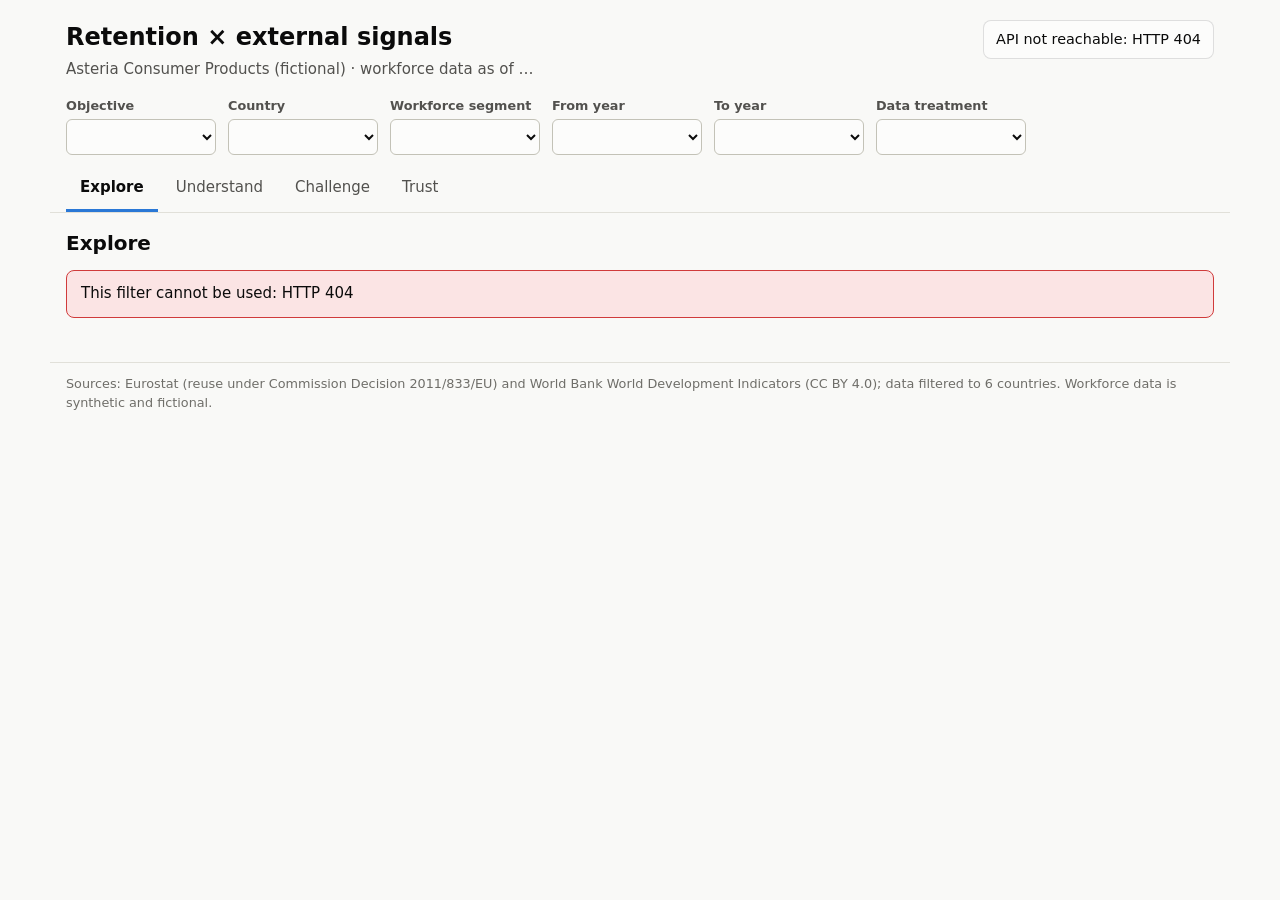
==== dashboard/index.html @ b3369c74 "Add dashboard step: HTML/JS/Chart.js with Explore, Understand, Challenge, Trust - One filter row (ob" ====
<!doctype html>
<html lang="en">
<head>
  <meta charset="utf-8">
  <meta name="viewport" content="width=device-width, initial-scale=1">
  <title>Retention Signals</title>
  <meta name="description" content="Workforce retention objectives next to external labour-market signals (synthetic assessment data).">
  <link rel="stylesheet" href="style.css">
  <!-- Chart.js 4.4.7 (MIT licence), stored in the repo so the dashboard works offline. -->
  <script src="vendor/chart.umd.min.js" defer></script>
  <script src="app.js" defer></script>
</head>
<body>
  <a class="skip-link" href="#main">Skip to content</a>

  <header class="page-header">
    <div>
      <h1>Retention × external signals</h1>
      <p class="subtitle">Asteria Consumer Products (fictional) · workforce data as of <span id="as-of">…</span></p>
    </div>
    <div id="health" class="health" role="status" aria-live="polite">Checking data…</div>
  </header>

  <!-- One filter row that scopes every view below it. -->
  <section class="filters" aria-label="Filters">
    <div class="field">
      <label for="f-objective">Objective</label>
      <select id="f-objective"></select>
    </div>
    <div class="field">
      <label for="f-country">Country</label>
      <select id="f-country"></select>
    </div>
    <div class="field">
      <label for="f-segment">Workforce segment</label>
      <select id="f-segment"></select>
    </div>
    <div class="field">
      <label for="f-from">From year</label>
      <select id="f-from"></select>
    </div>
    <div class="field">
      <label for="f-to">To year</label>
      <select id="f-to"></select>
    </div>
    <div class="field">
      <label for="f-variant">Data treatment</label>
      <select id="f-variant"></select>
    </div>
  </section>

  <nav class="tabs" role="tablist" aria-label="Dashboard views">
    <button role="tab" id="tab-explore" aria-controls="panel-explore" aria-selected="true">Explore</button>
    <button role="tab" id="tab-understand" aria-controls="panel-understand" aria-selected="false" tabindex="-1">Understand</button>
    <button role="tab" id="tab-challenge" aria-controls="panel-challenge" aria-selected="false" tabindex="-1">Challenge</button>
    <button role="tab" id="tab-trust" aria-controls="panel-trust" aria-selected="false" tabindex="-1">Trust</button>
  </nav>

  <main id="main">
    <!-- EXPLORE: the selected objective for the selected slice -->
    <section id="panel-explore" role="tabpanel" aria-labelledby="tab-explore" class="panel">
      <h2 id="explore-title">Explore</h2>
      <p id="explore-label" class="muted"></p>
      <div id="explore-message" class="message" hidden></div>
      <div id="explore-content">
        <div id="explore-tiles" class="tiles"></div>
        <h3>Status by year</h3>
        <div id="explore-years" class="table-wrap"></div>
        <figure class="chart-card">
          <figcaption id="trend-caption">Trend</figcaption>
          <div class="chart-box"><canvas id="trend-chart" role="img" aria-label="Trend chart"></canvas></div>
          <details><summary>Show the numbers as a table</summary><div id="trend-table" class="table-wrap"></div></details>
        </figure>
        <figure class="chart-card" id="exit-card">
          <figcaption>Why hires were not retained (exit type, mature hires in the selected years)</figcaption>
          <div class="chart-box short"><canvas id="exit-chart" role="img" aria-label="Exit type bar chart"></canvas></div>
          <details><summary>Show the numbers as a table</summary><div id="exit-table" class="table-wrap"></div></details>
        </figure>
        <ul id="explore-notes" class="notes"></ul>
      </div>
    </section>

    <!-- UNDERSTAND: objective status next to external signals -->
    <section id="panel-understand" role="tabpanel" aria-labelledby="tab-understand" class="panel" hidden>
      <h2>Understand: objective status and external signals</h2>
      <div id="understand-message" class="message" hidden></div>
      <h3>All three objectives for <span id="understand-country"></span></h3>
      <div id="understand-tiles" class="tiles"></div>
      <div class="section-controls">
        <div class="field">
          <label for="u-indicator">External signal</label>
          <select id="u-indicator"></select>
        </div>
      </div>
      <figure class="chart-card">
        <figcaption id="u-rate-caption">Objective trend</figcaption>
        <div class="chart-box"><canvas id="u-rate-chart" role="img" aria-label="Objective trend chart"></canvas></div>
        <details><summary>Show the numbers as a table</summary><div id="u-rate-table" class="table-wrap"></div></details>
      </figure>
      <figure class="chart-card">
        <figcaption id="u-indicator-caption">External signal</figcaption>
        <div class="chart-box"><canvas id="u-indicator-chart" role="img" aria-label="External signal chart"></canvas></div>
        <details><summary>Show the numbers as a table</summary><div id="u-indicator-table" class="table-wrap"></div></details>
      </figure>
      <ul class="notes">
        <li>Two separate charts on the same years, never one chart with two y-axes.</li>
        <li>Each signal is drawn at its own frequency. Annual GDP is one value per year (drawn as steps), never shown as new monthly or quarterly values.</li>
        <li>This view shows values by their own period. The association tests (Challenge) use only values already published on each cohort's as-of date.</li>
      </ul>
    </section>

    <!-- CHALLENGE: relationships with n, uncertainty and caveats -->
    <section id="panel-challenge" role="tabpanel" aria-labelledby="tab-challenge" class="panel" hidden>
      <h2>Challenge: do external signals move with retention?</h2>
      <p id="challenge-label" class="analysis-label"></p>
      <div id="challenge-message" class="message" hidden></div>
      <h3>All tests for this objective</h3>
      <div id="challenge-results" class="table-wrap"></div>
      <div class="section-controls">
        <div class="field">
          <label for="c-indicator">Signal</label>
          <select id="c-indicator"></select>
        </div>
        <div class="field">
          <label for="c-view">View</label>
          <select id="c-view">
            <option value="within_country">Within-country (formal test)</option>
            <option value="pooled">Pooled (descriptive)</option>
            <option value="time_adjusted">Time-adjusted (descriptive)</option>
          </select>
        </div>
        <div class="field" id="c-set-field" hidden>
          <label for="c-set">Rows</label>
          <select id="c-set">
            <option value="formal">Country × year (tested)</option>
            <option value="descriptive">Country × quarter (descriptive only, shows the noise)</option>
          </select>
        </div>
      </div>
      <figure class="chart-card">
        <figcaption id="scatter-caption">Relationship</figcaption>
        <div class="chart-box tall"><canvas id="scatter-chart" role="img" aria-label="Scatter chart"></canvas></div>
        <details><summary>Show the points as a table</summary><div id="scatter-table" class="table-wrap"></div></details>
      </figure>
      <div id="challenge-result" class="result-box" aria-live="polite"></div>
      <ul class="notes">
        <li>Correlation does not imply causation: these results are associative, not causal.</li>
        <li>A result without a clear association does not show that no relationship exists; small samples and repeated observations limit inference.</li>
        <li>Holm correction is applied over the 4 formal within-country tests of each objective.</li>
      </ul>
    </section>

    <!-- TRUST: freshness, coverage, exclusions, attribution, methodology -->
    <section id="panel-trust" role="tabpanel" aria-labelledby="tab-trust" class="panel" hidden>
      <h2>Trust: where the numbers come from</h2>
      <div id="trust-message" class="message" hidden></div>
      <h3>Sources and freshness</h3>
      <div id="trust-sources" class="table-wrap"></div>
      <h3>Data quality and exclusions</h3>
      <p id="trust-reconciliation"></p>
      <div id="trust-status" class="tiles"></div>
      <div id="trust-flags" class="table-wrap"></div>
      <p id="trust-principle" class="principle"></p>
      <h3>Sensitivity: does the data treatment change the verdict?</h3>
      <p id="trust-sensitivity-summary"></p>
      <div id="trust-sensitivity" class="table-wrap"></div>
      <details>
        <summary>Indicator coverage per country</summary>
        <div id="trust-coverage" class="table-wrap"></div>
      </details>
      <h3>Methodology</h3>
      <div class="methodology">
        <p><strong>New-hire and senior retention:</strong> share of hires still employed 6 (or 12) calendar months after hire; any exit on or before that date counts as not retained. Hires whose window ends after 2025-12-31 are not yet measurable and are counted separately. Senior = Senior Leader.</p>
        <p><strong>Regretted turnover:</strong> confirmed regretted exits in the trailing 12 months divided by the average of 13 month-end headcounts.</p>
        <p><strong>Uncertainty:</strong> 95% Wilson intervals. A status is <em>met</em> or <em>not met</em> only when the whole interval is on one side of the target, otherwise <em>inconclusive</em>. Verdicts are given per year and for 2021–2025; quarters and months are trends.</p>
        <p><strong>Unverified exits</strong> are quarantined from the primary analysis because their termination classification is incomplete; a sensitivity analysis assesses the impact of treating them as valid exits.</p>
        <p><strong>External signals:</strong> joined as of the start of each cohort period using conservative fixed publication lags (monthly +2, quarterly +3, annual +7 months). These are approximations based on observed availability, not exact release dates, and today's APIs return revised values.</p>
        <p><strong>Association:</strong> Spearman rank correlation within each country (formal, Holm-corrected, 4 tests per objective); pooled and time-adjusted views are descriptive. Bootstrap intervals are exploratory because rows are not independent.</p>
        <p>API documentation: <a href="/docs">/docs</a>.</p>
      </div>
    </section>
  </main>

  <footer class="page-footer">
    <p>Sources: Eurostat (reuse under Commission Decision 2011/833/EU) and World Bank World Development Indicators (CC BY 4.0); data filtered to 6 countries. Workforce data is synthetic and fictional.</p>
  </footer>
</body>
</html>
---- dashboard/style.css ----
/* Dashboard styles. Colours are defined once as tokens and swapped for dark mode.
   Palette: validated categorical order (dataviz reference palette), status colours reserved for status. */

:root {
  color-scheme: light;
  --page: #f9f9f7;
  --surface: #fcfcfb;
  --text: #0b0b0b;
  --text-2: #52514e;
  --muted: #6f6e69;
  --grid: #e1e0d9;
  --axis: #c3c2b7;
  --border: rgba(11, 11, 11, 0.12);
  --accent: #2a78d6;
  --focus: #2a78d6;
  --band: rgba(42, 120, 214, 0.16);
  /* countries: fixed colour per country, never re-assigned by a filter */
  --c-GR: #2a78d6;
  --c-RO: #eb6834;
  --c-PL: #1baf7a;
  --c-IT: #eda100;
  --c-IE: #e87ba4;
  --c-BG: #008300;
  /* status (reserved; always with an icon and a word) */
  --good: #0ca30c;
  --warning: #fab219;
  --critical: #d03b3b;
  --good-bg: #e3f5e3;
  --warning-bg: #fdf1d3;
  --critical-bg: #fbe4e4;
  --neutral-bg: #efeee9;
}

@media (prefers-color-scheme: dark) {
  :root:not([data-theme="light"]) {
    color-scheme: dark;
    --page: #0d0d0d;
    --surface: #1a1a19;
    --text: #ffffff;
    --text-2: #c3c2b7;
    --muted: #a3a29a;
    --grid: #2c2c2a;
    --axis: #383835;
    --border: rgba(255, 255, 255, 0.12);
    --accent: #3987e5;
    --focus: #6da7ec;
    --band: rgba(57, 135, 229, 0.22);
    --c-GR: #3987e5;
    --c-RO: #d95926;
    --c-PL: #199e70;
    --c-IT: #c98500;
    --c-IE: #d55181;
    --c-BG: #008300;
    --good-bg: #16301a;
    --warning-bg: #3a2f10;
    --critical-bg: #3b1a1a;
    --neutral-bg: #262624;
  }
}

* { box-sizing: border-box; }

/* The hidden attribute must always win over display rules such as .field { display: flex }. */
[hidden] { display: none !important; }

body {
  margin: 0;
  background: var(--page);
  color: var(--text);
  font-family: system-ui, -apple-system, "Segoe UI", sans-serif;
  font-size: 15px;
  line-height: 1.45;
}

.skip-link { position: absolute; left: -9999px; }
.skip-link:focus { left: 16px; top: 8px; background: var(--surface); padding: 6px 10px; z-index: 10; }

:focus-visible { outline: 2px solid var(--focus); outline-offset: 2px; }

a { color: var(--accent); }

.page-header, .filters, .tabs, main, .page-footer {
  max-width: 1180px;
  margin: 0 auto;
  padding-left: 16px;
  padding-right: 16px;
}

.page-header {
  display: flex;
  flex-wrap: wrap;
  justify-content: space-between;
  align-items: flex-start;
  gap: 12px;
  padding-top: 20px;
}
h1 { font-size: 1.5rem; margin: 0; }
h2 { font-size: 1.25rem; margin: 8px 0 4px; }
h3 { font-size: 1rem; margin: 24px 0 8px; color: var(--text-2); }
.subtitle, .muted { color: var(--text-2); margin: 4px 0 0; }

.health {
  border: 1px solid var(--border);
  border-radius: 8px;
  padding: 8px 12px;
  background: var(--surface);
  font-size: 0.9rem;
  max-width: 480px;
}

.filters {
  display: flex;
  flex-wrap: wrap;
  gap: 12px;
  padding-top: 16px;
  padding-bottom: 12px;
}
.field { display: flex; flex-direction: column; gap: 4px; min-width: 150px; }
.field label { font-size: 0.8rem; color: var(--text-2); font-weight: 600; }
select {
  font: inherit;
  padding: 6px 8px;
  border: 1px solid var(--axis);
  border-radius: 6px;
  background: var(--surface);
  color: var(--text);
  min-height: 36px;
}
select:disabled { opacity: 0.55; }

.tabs { display: flex; gap: 4px; border-bottom: 1px solid var(--grid); flex-wrap: wrap; }
.tabs button {
  font: inherit;
  background: none;
  border: none;
  border-bottom: 3px solid transparent;
  padding: 10px 14px;
  color: var(--text-2);
  cursor: pointer;
  min-height: 44px;
}
.tabs button[aria-selected="true"] { color: var(--text); border-bottom-color: var(--accent); font-weight: 600; }

main { padding-top: 8px; padding-bottom: 32px; }
.panel.loading { opacity: 0.55; transition: opacity 0.15s; }

.tiles { display: grid; grid-template-columns: repeat(auto-fit, minmax(220px, 1fr)); gap: 12px; margin-top: 12px; }
.tile {
  background: var(--surface);
  border: 1px solid var(--border);
  border-radius: 10px;
  padding: 14px 16px;
}
.tile .tile-label { color: var(--text-2); font-size: 0.85rem; }
.tile .tile-value { font-size: 1.9rem; font-weight: 650; margin: 2px 0; }
.tile .tile-detail { color: var(--text-2); font-size: 0.85rem; }

.status {
  display: inline-flex;
  align-items: center;
  gap: 6px;
  border-radius: 999px;
  padding: 2px 10px;
  font-size: 0.85rem;
  font-weight: 600;
  background: var(--neutral-bg);
  color: var(--text);
}
.status::before { font-weight: 700; }
.status.met { background: var(--good-bg); }
.status.met::before { content: "✓"; color: var(--good); }
.status.not_met { background: var(--critical-bg); }
.status.not_met::before { content: "✗"; color: var(--critical); }
.status.inconclusive { background: var(--warning-bg); }
.status.inconclusive::before { content: "≈"; color: var(--text-2); }
.status.none::before { content: "–"; color: var(--muted); }
.badge-small { font-size: 0.75rem; color: var(--text-2); border: 1px solid var(--axis); border-radius: 4px; padding: 0 4px; margin-left: 4px; }

.chart-card {
  margin: 16px 0 0;
  background: var(--surface);
  border: 1px solid var(--border);
  border-radius: 10px;
  padding: 12px 16px;
}
.chart-card figcaption { font-weight: 600; margin-bottom: 8px; }
.chart-box { position: relative; height: 300px; }
.chart-box.short { height: 180px; }
.chart-box.tall { height: 380px; }
details { margin-top: 8px; }
summary { cursor: pointer; color: var(--accent); min-height: 24px; }

.table-wrap { overflow-x: auto; }
table { border-collapse: collapse; width: 100%; font-size: 0.88rem; background: var(--surface); }
th, td { text-align: left; padding: 6px 8px; border-bottom: 1px solid var(--grid); vertical-align: top; }
th { color: var(--text-2); font-weight: 600; }
td.num, th.num { text-align: right; font-variant-numeric: tabular-nums; white-space: nowrap; }
tr.formal td { font-weight: 600; }

.section-controls { display: flex; flex-wrap: wrap; gap: 12px; margin-top: 16px; }
.message {
  border-radius: 8px;
  padding: 12px 14px;
  margin: 12px 0;
  border: 1px solid var(--border);
  background: var(--surface);
}
.message.error { border-color: var(--critical); background: var(--critical-bg); }
.message.empty { background: var(--neutral-bg); }

.notes { color: var(--text-2); font-size: 0.88rem; padding-left: 18px; }
.analysis-label { font-weight: 600; }
.result-box {
  margin-top: 12px;
  padding: 12px 14px;
  border-left: 4px solid var(--accent);
  background: var(--surface);
  border-radius: 4px;
}
.principle { font-style: italic; color: var(--text-2); }
.methodology p { max-width: 820px; }
.small-sample { color: var(--text-2); font-size: 0.8rem; }

.page-footer { color: var(--muted); font-size: 0.8rem; padding-bottom: 24px; border-top: 1px solid var(--grid); }

@media (max-width: 600px) {
  .field { min-width: calc(50% - 6px); }
  .tile .tile-value { font-size: 1.5rem; }
  .chart-box { height: 240px; }
}
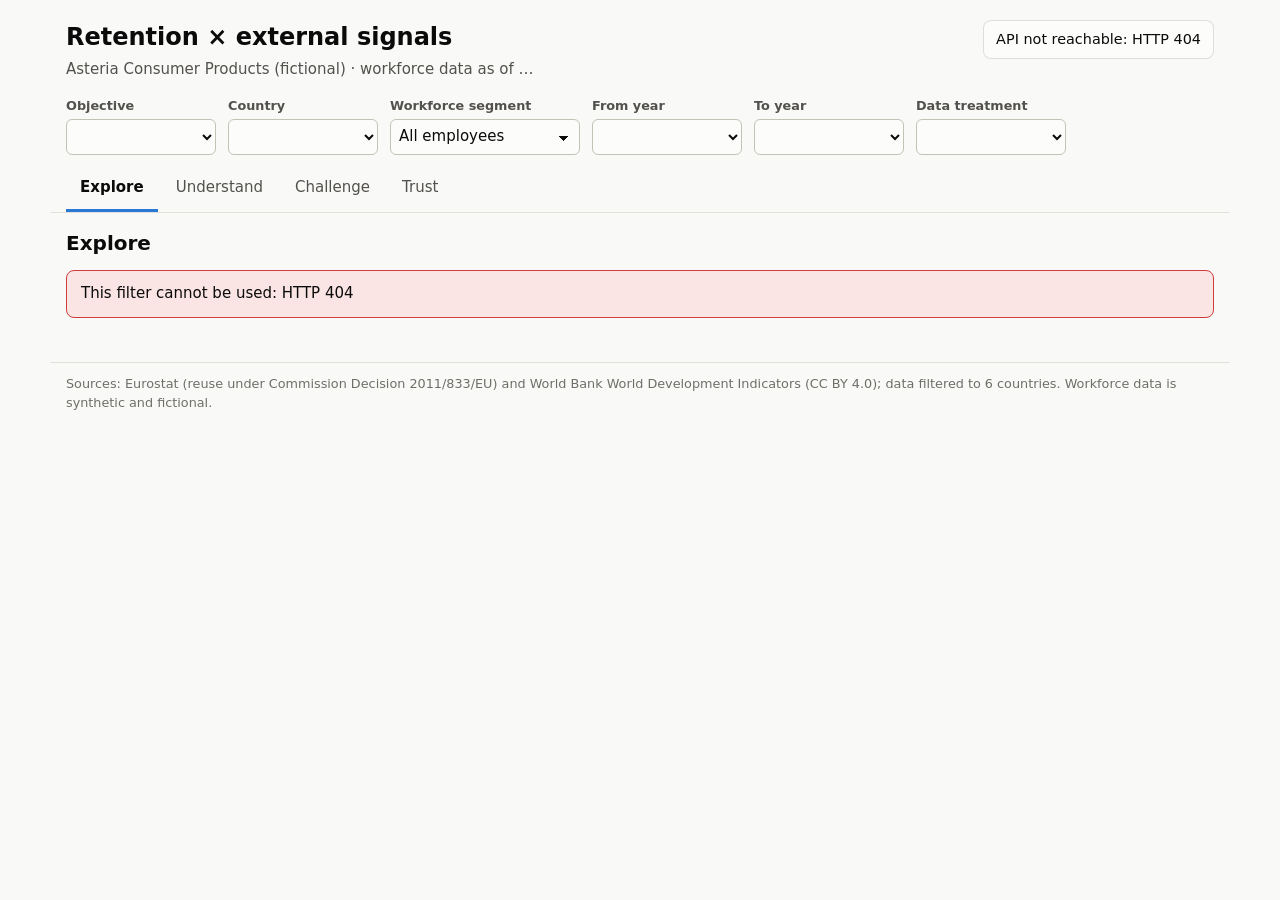
==== commit 7a666ca5: "Dashboard findings, colour blocks and combined segments (D-84, D-85, D-86) - Each tab opens with a p" ====
--- a/dashboard/index.html
+++ b/dashboard/index.html
@@ -31,9 +31,33 @@
       <label for="f-country">Country</label>
       <select id="f-country"></select>
     </div>
-    <div class="field">
+    <!-- Workforce segment (D-86): one button + a small panel, so four fields do not crowd the row. -->
+    <div class="field segment-field">
       <label for="f-segment">Workforce segment</label>
-      <select id="f-segment"></select>
+      <button type="button" id="f-segment" class="segment-button" aria-haspopup="dialog" aria-expanded="false" aria-controls="segment-panel">All employees</button>
+      <div id="segment-panel" class="segment-panel" role="dialog" aria-label="Choose a workforce segment" hidden>
+        <p class="segment-panel-help">Pick up to one value per field. The fields combine: Fixed Term + Manager means hires who are both.</p>
+        <div class="field">
+          <label for="seg-employment_type">Employment type</label>
+          <select id="seg-employment_type" data-dimension="employment_type"></select>
+        </div>
+        <div class="field">
+          <label for="seg-career_level">Career level</label>
+          <select id="seg-career_level" data-dimension="career_level"></select>
+        </div>
+        <div class="field">
+          <label for="seg-business_unit">Business unit</label>
+          <select id="seg-business_unit" data-dimension="business_unit"></select>
+        </div>
+        <div class="field">
+          <label for="seg-job_family">Job family</label>
+          <select id="seg-job_family" data-dimension="job_family"></select>
+        </div>
+        <div class="segment-actions">
+          <button type="button" id="seg-clear" class="button-secondary">Clear</button>
+          <button type="button" id="seg-apply" class="button-primary">Apply</button>
+        </div>
+      </div>
     </div>
     <div class="field">
       <label for="f-from">From year</label>
@@ -48,6 +72,13 @@
       <select id="f-variant"></select>
     </div>
   </section>
+
+  <!-- Active segment filters as removable chips (D-86). -->
+  <div id="segment-bar" class="segment-bar" hidden>
+    <span class="segment-bar-label">Filtered to:</span>
+    <div id="segment-chips" class="segment-chips" aria-label="Active segment filters"></div>
+    <button type="button" id="segment-clear-all" class="link-button">Clear all</button>
+  </div>
 
   <nav class="tabs" role="tablist" aria-label="Dashboard views">
     <button role="tab" id="tab-explore" aria-controls="panel-explore" aria-selected="true">Explore</button>
@@ -63,20 +94,33 @@
       <p id="explore-label" class="muted"></p>
       <div id="explore-message" class="message" hidden></div>
       <div id="explore-content">
+        <div class="finding" aria-live="polite">
+          <p class="finding-kicker">What this shows</p>
+          <p id="explore-finding" class="finding-text"></p>
+          <p id="explore-meaning" class="finding-meaning"></p>
+        </div>
         <div id="explore-tiles" class="tiles"></div>
-        <h3>Status by year</h3>
-        <div id="explore-years" class="table-wrap"></div>
+        <div class="table-band">
+          <h3>Status by year</h3>
+          <p class="help">Each row is one year. The verdict comes from the 95% interval: <em>met</em> or <em>not met</em> only when the whole interval is on one side of the target, otherwise <em>inconclusive</em>. "Not yet measurable" hires joined too recently to finish their window.</p>
+          <div id="explore-years" class="table-wrap"></div>
+        </div>
         <figure class="chart-card">
           <figcaption id="trend-caption">Trend</figcaption>
+          <p class="help">The line is the rate for each period, the shaded band its 95% interval and the dashed line the target. Small periods have wide bands, so this is a trend only; verdicts are given per year.</p>
           <div class="chart-box"><canvas id="trend-chart" role="img" aria-label="Trend chart"></canvas></div>
           <details><summary>Show the numbers as a table</summary><div id="trend-table" class="table-wrap"></div></details>
         </figure>
         <figure class="chart-card" id="exit-card">
           <figcaption>Why hires were not retained (exit type, mature hires in the selected years)</figcaption>
+          <p class="help">How the hires who left inside their window left. Voluntary exits are the ones retention work can influence most.</p>
           <div class="chart-box short"><canvas id="exit-chart" role="img" aria-label="Exit type bar chart"></canvas></div>
           <details><summary>Show the numbers as a table</summary><div id="exit-table" class="table-wrap"></div></details>
         </figure>
-        <ul id="explore-notes" class="notes"></ul>
+        <div class="notes-band">
+          <p class="notes-title">How these numbers are made</p>
+          <ul id="explore-notes" class="notes"></ul>
+        </div>
       </div>
     </section>
 
@@ -84,7 +128,13 @@
     <section id="panel-understand" role="tabpanel" aria-labelledby="tab-understand" class="panel" hidden>
       <h2>Understand: objective status and external signals</h2>
       <div id="understand-message" class="message" hidden></div>
+      <div class="finding" aria-live="polite">
+        <p class="finding-kicker">What this shows</p>
+        <p id="understand-finding" class="finding-text"></p>
+        <p id="understand-meaning" class="finding-meaning"></p>
+      </div>
       <h3>All three objectives for <span id="understand-country"></span></h3>
+      <p class="help">The whole 2021–2025 result for each objective (turnover: the latest 12 months), with its verdict.</p>
       <div id="understand-tiles" class="tiles"></div>
       <div class="section-controls">
         <div class="field">
@@ -94,19 +144,24 @@
       </div>
       <figure class="chart-card">
         <figcaption id="u-rate-caption">Objective trend</figcaption>
+        <p class="help">The objective chosen in the filter bar, over time, with its 95% interval and target.</p>
         <div class="chart-box"><canvas id="u-rate-chart" role="img" aria-label="Objective trend chart"></canvas></div>
         <details><summary>Show the numbers as a table</summary><div id="u-rate-table" class="table-wrap"></div></details>
       </figure>
       <figure class="chart-card">
         <figcaption id="u-indicator-caption">External signal</figcaption>
+        <p class="help">The official statistic for the same years, one line per country with a fixed colour. Compare the shapes by eye; the Challenge tab tests whether they really move together.</p>
         <div class="chart-box"><canvas id="u-indicator-chart" role="img" aria-label="External signal chart"></canvas></div>
         <details><summary>Show the numbers as a table</summary><div id="u-indicator-table" class="table-wrap"></div></details>
       </figure>
+      <div class="notes-band">
+      <p class="notes-title">Reading these two charts</p>
       <ul class="notes">
         <li>Two separate charts on the same years, never one chart with two y-axes.</li>
         <li>Each signal is drawn at its own frequency. Annual GDP is one value per year (drawn as steps), never shown as new monthly or quarterly values.</li>
         <li>This view shows values by their own period. The association tests (Challenge) use only values already published on each cohort's as-of date.</li>
       </ul>
+      </div>
     </section>
 
     <!-- CHALLENGE: relationships with n, uncertainty and caveats -->
@@ -114,8 +169,16 @@
       <h2>Challenge: do external signals move with retention?</h2>
       <p id="challenge-label" class="analysis-label"></p>
       <div id="challenge-message" class="message" hidden></div>
-      <h3>All tests for this objective</h3>
-      <div id="challenge-results" class="table-wrap"></div>
+      <div class="finding" aria-live="polite">
+        <p class="finding-kicker">What this shows</p>
+        <p id="challenge-finding" class="finding-text"></p>
+        <p id="challenge-meaning" class="finding-meaning"></p>
+      </div>
+      <div class="table-band">
+        <h3>All tests for this objective</h3>
+        <p class="help"><strong>rho</strong> runs from −1 to +1: 0 means no pattern, closer to ±1 means the two move together. The bar shows rho (dot) and its bootstrap interval (band); a band that crosses 0 means no clear direction. <strong>Holm p</strong> corrects for running 4 tests; below 0.05 would count as a clear association.</p>
+        <div id="challenge-results" class="table-wrap"></div>
+      </div>
       <div class="section-controls">
         <div class="field">
           <label for="c-indicator">Signal</label>
@@ -139,31 +202,49 @@
       </div>
       <figure class="chart-card">
         <figcaption id="scatter-caption">Relationship</figcaption>
+        <p class="help">Each dot is one country and period: across is the signal, up is the retention rate. In the within-country view both are shown as the distance from that country's own average, so differences between countries do not create a false pattern.</p>
         <div class="chart-box tall"><canvas id="scatter-chart" role="img" aria-label="Scatter chart"></canvas></div>
         <details><summary>Show the points as a table</summary><div id="scatter-table" class="table-wrap"></div></details>
       </figure>
       <div id="challenge-result" class="result-box" aria-live="polite"></div>
+      <div class="notes-band">
+      <p class="notes-title">How to read these results</p>
       <ul class="notes">
         <li>Correlation does not imply causation: these results are associative, not causal.</li>
         <li>A result without a clear association does not show that no relationship exists; small samples and repeated observations limit inference.</li>
         <li>Holm correction is applied over the 4 formal within-country tests of each objective.</li>
       </ul>
+      </div>
     </section>
 
     <!-- TRUST: freshness, coverage, exclusions, attribution, methodology -->
     <section id="panel-trust" role="tabpanel" aria-labelledby="tab-trust" class="panel" hidden>
       <h2>Trust: where the numbers come from</h2>
       <div id="trust-message" class="message" hidden></div>
-      <h3>Sources and freshness</h3>
-      <div id="trust-sources" class="table-wrap"></div>
+      <div class="finding" aria-live="polite">
+        <p class="finding-kicker">What this shows</p>
+        <p id="trust-finding" class="finding-text"></p>
+        <p id="trust-meaning" class="finding-meaning"></p>
+      </div>
+      <div class="table-band">
+        <h3>Sources and freshness</h3>
+        <p class="help">Where each input comes from, how recent it is and its licence. "Replayed" means the run used the saved snapshot, so results can be reproduced exactly.</p>
+        <div id="trust-sources" class="table-wrap"></div>
+      </div>
       <h3>Data quality and exclusions</h3>
+      <p class="help">Every HR row is accounted for: used, quarantined (kept aside, shown in the sensitivity check) or excluded (unusable). Each flag below names the decision that set its rule.</p>
       <p id="trust-reconciliation"></p>
       <div id="trust-status" class="tiles"></div>
-      <div id="trust-flags" class="table-wrap"></div>
+      <div class="table-band">
+        <div id="trust-flags" class="table-wrap"></div>
+      </div>
       <p id="trust-principle" class="principle"></p>
       <h3>Sensitivity: does the data treatment change the verdict?</h3>
+      <p class="help">The same objective recomputed with the uncertain records treated differently. If the verdict does not change, the conclusion does not depend on those records.</p>
       <p id="trust-sensitivity-summary"></p>
-      <div id="trust-sensitivity" class="table-wrap"></div>
+      <div class="table-band">
+        <div id="trust-sensitivity" class="table-wrap"></div>
+      </div>
       <details>
         <summary>Indicator coverage per country</summary>
         <div id="trust-coverage" class="table-wrap"></div>
--- a/dashboard/style.css
+++ b/dashboard/style.css
@@ -1,4 +1,4 @@
-/* Dashboard styles. Colours are defined once as tokens and swapped for dark mode.
+/* Dashboard styles. Colours are defined once as tokens. Light theme only (D-83); colour per block (D-85).
    Palette: validated categorical order (dataviz reference palette), status colours reserved for status. */
 
 :root {
@@ -31,33 +31,6 @@
   --neutral-bg: #efeee9;
 }
 
-@media (prefers-color-scheme: dark) {
-  :root:not([data-theme="light"]) {
-    color-scheme: dark;
-    --page: #0d0d0d;
-    --surface: #1a1a19;
-    --text: #ffffff;
-    --text-2: #c3c2b7;
-    --muted: #a3a29a;
-    --grid: #2c2c2a;
-    --axis: #383835;
-    --border: rgba(255, 255, 255, 0.12);
-    --accent: #3987e5;
-    --focus: #6da7ec;
-    --band: rgba(57, 135, 229, 0.22);
-    --c-GR: #3987e5;
-    --c-RO: #d95926;
-    --c-PL: #199e70;
-    --c-IT: #c98500;
-    --c-IE: #d55181;
-    --c-BG: #008300;
-    --good-bg: #16301a;
-    --warning-bg: #3a2f10;
-    --critical-bg: #3b1a1a;
-    --neutral-bg: #262624;
-  }
-}
-
 * { box-sizing: border-box; }
 
 /* The hidden attribute must always win over display rules such as .field { display: flex }. */
@@ -228,3 +201,153 @@
   .tile .tile-value { font-size: 1.5rem; }
   .chart-box { height: 240px; }
 }
+
+/* ---- D-85: colour per block (old look kept) --------------------------------------------------
+   light blue = what this shows (plain-language finding) · white = key numbers and charts
+   light grey = tables · light yellow = notes and caveats.
+   Green, red and amber stay reserved for met / not met / inconclusive. */
+
+:root {
+  --band-finding: #eaf2fc;
+  --band-finding-edge: #2a78d6;
+  --band-table: #f0f0ec;
+  --band-notes: #fdf6dc;
+  --band-notes-edge: #ecd98f;
+}
+
+.finding {
+  margin: 12px 0 4px;
+  padding: 14px 18px;
+  background: var(--band-finding);
+  border-left: 4px solid var(--band-finding-edge);
+  border-radius: 8px;
+}
+.finding-kicker { margin: 0 0 4px; font-size: 0.8rem; font-weight: 700; color: var(--band-finding-edge); }
+.finding-text { margin: 0; font-size: 1.08rem; font-weight: 600; line-height: 1.45; max-width: 900px; }
+.finding-text .status { margin-left: 8px; vertical-align: 1px; }
+.finding-meaning { margin: 8px 0 0; color: var(--text-2); max-width: 900px; }
+.finding-meaning strong { color: var(--text); }
+
+.table-band {
+  margin-top: 16px;
+  padding: 4px 14px 12px;
+  background: var(--band-table);
+  border-radius: 10px;
+}
+.table-band h3 { margin-top: 12px; }
+
+.notes-band {
+  margin-top: 16px;
+  padding: 10px 16px 6px;
+  background: var(--band-notes);
+  border: 1px solid var(--band-notes-edge);
+  border-radius: 10px;
+}
+.notes-band .notes { margin: 4px 0 8px; }
+.notes-title { margin: 0; font-weight: 700; font-size: 0.88rem; }
+
+.help { margin: 0 0 8px; color: var(--text-2); font-size: 0.86rem; max-width: 900px; }
+figcaption + .help { margin-top: -4px; }
+
+/* Challenge: interval bar for a correlation on a -1 ... +1 scale, zero in the middle. */
+.ci-bar { position: relative; display: inline-block; width: 160px; height: 16px; vertical-align: middle; }
+.ci-bar::before { content: ""; position: absolute; left: 0; right: 0; top: 50%; border-top: 1px solid var(--grid); }
+.ci-bar .zero { position: absolute; left: 50%; top: 0; bottom: 0; border-left: 1px dashed var(--axis); }
+.ci-bar .range { position: absolute; top: 5px; height: 6px; border-radius: 3px; background: var(--band); border: 1px solid var(--accent); }
+.ci-bar .point { position: absolute; top: 3px; width: 10px; height: 10px; margin-left: -5px; border-radius: 50%; background: var(--accent); border: 2px solid var(--surface); }
+
+.cell-sub { display: block; color: var(--text-2); font-weight: 400; font-size: 0.8rem; }
+.cell-sub-inline { color: var(--text-2); font-weight: 400; font-size: 0.8rem; margin-left: 6px; white-space: nowrap; }
+.cell-note { color: var(--text-2); font-size: 0.82rem; max-width: 52ch; margin: 4px 0 0; }
+td details { margin-top: 2px; }
+td summary { font-size: 0.8rem; }
+
+/* ---- D-86: workforce segment button, panel and chips ------------------------------------- */
+
+.segment-field { position: relative; }
+.segment-button {
+  font: inherit;
+  text-align: left;
+  padding: 6px 30px 6px 8px;
+  border: 1px solid var(--axis);
+  border-radius: 6px;
+  background: var(--surface);
+  color: var(--text);
+  min-height: 36px;
+  min-width: 190px;
+  max-width: 260px;
+  white-space: nowrap;
+  overflow: hidden;
+  text-overflow: ellipsis;
+  cursor: pointer;
+  /* the same small arrow a select shows */
+  background-image: linear-gradient(45deg, transparent 50%, var(--text) 50%), linear-gradient(135deg, var(--text) 50%, transparent 50%);
+  background-position: calc(100% - 15px) 55%, calc(100% - 10px) 55%;
+  background-size: 5px 5px, 5px 5px;
+  background-repeat: no-repeat;
+}
+.segment-button[aria-expanded="true"] { border-color: var(--accent); }
+.segment-button:disabled { opacity: 0.55; cursor: not-allowed; }
+
+.segment-panel {
+  position: absolute;
+  top: calc(100% + 6px);
+  left: 0;
+  z-index: 20;
+  width: 300px;
+  display: flex;
+  flex-direction: column;
+  gap: 10px;
+  padding: 14px;
+  background: var(--surface);
+  border: 1px solid var(--axis);
+  border-radius: 10px;
+  box-shadow: 0 8px 24px rgba(11, 11, 11, 0.14);
+}
+.segment-panel .field { min-width: 0; }
+.segment-panel-help { margin: 0; font-size: 0.82rem; color: var(--text-2); }
+.segment-actions { display: flex; justify-content: flex-end; gap: 8px; margin-top: 2px; }
+.button-primary, .button-secondary {
+  font: inherit;
+  padding: 6px 14px;
+  border-radius: 6px;
+  min-height: 34px;
+  cursor: pointer;
+}
+.button-primary { background: var(--accent); color: #fff; border: 1px solid var(--accent); font-weight: 600; }
+.button-secondary { background: var(--surface); color: var(--text); border: 1px solid var(--axis); }
+
+.segment-bar {
+  max-width: 1180px;
+  margin: 0 auto;
+  padding: 0 16px 10px;
+  display: flex;
+  flex-wrap: wrap;
+  align-items: center;
+  gap: 8px;
+  font-size: 0.88rem;
+}
+.segment-bar-label { color: var(--text-2); font-weight: 600; }
+.segment-chips { display: flex; flex-wrap: wrap; gap: 6px; }
+.segment-chips button {
+  font: inherit;
+  font-size: 0.85rem;
+  display: inline-flex;
+  align-items: center;
+  gap: 6px;
+  padding: 3px 10px;
+  border-radius: 999px;
+  border: 1px solid var(--band-finding-edge);
+  background: var(--band-finding);
+  color: var(--text);
+  cursor: pointer;
+}
+.segment-chips button .chip-field { color: var(--text-2); }
+.segment-chips button .chip-x { font-weight: 700; color: var(--text-2); }
+.segment-chips button:hover .chip-x { color: var(--critical); }
+.link-button { font: inherit; font-size: 0.85rem; background: none; border: none; color: var(--accent); cursor: pointer; text-decoration: underline; padding: 2px 4px; }
+
+@media (max-width: 600px) {
+  .segment-button { max-width: none; width: 100%; }
+  .segment-panel { width: min(300px, calc(100vw - 32px)); }
+}
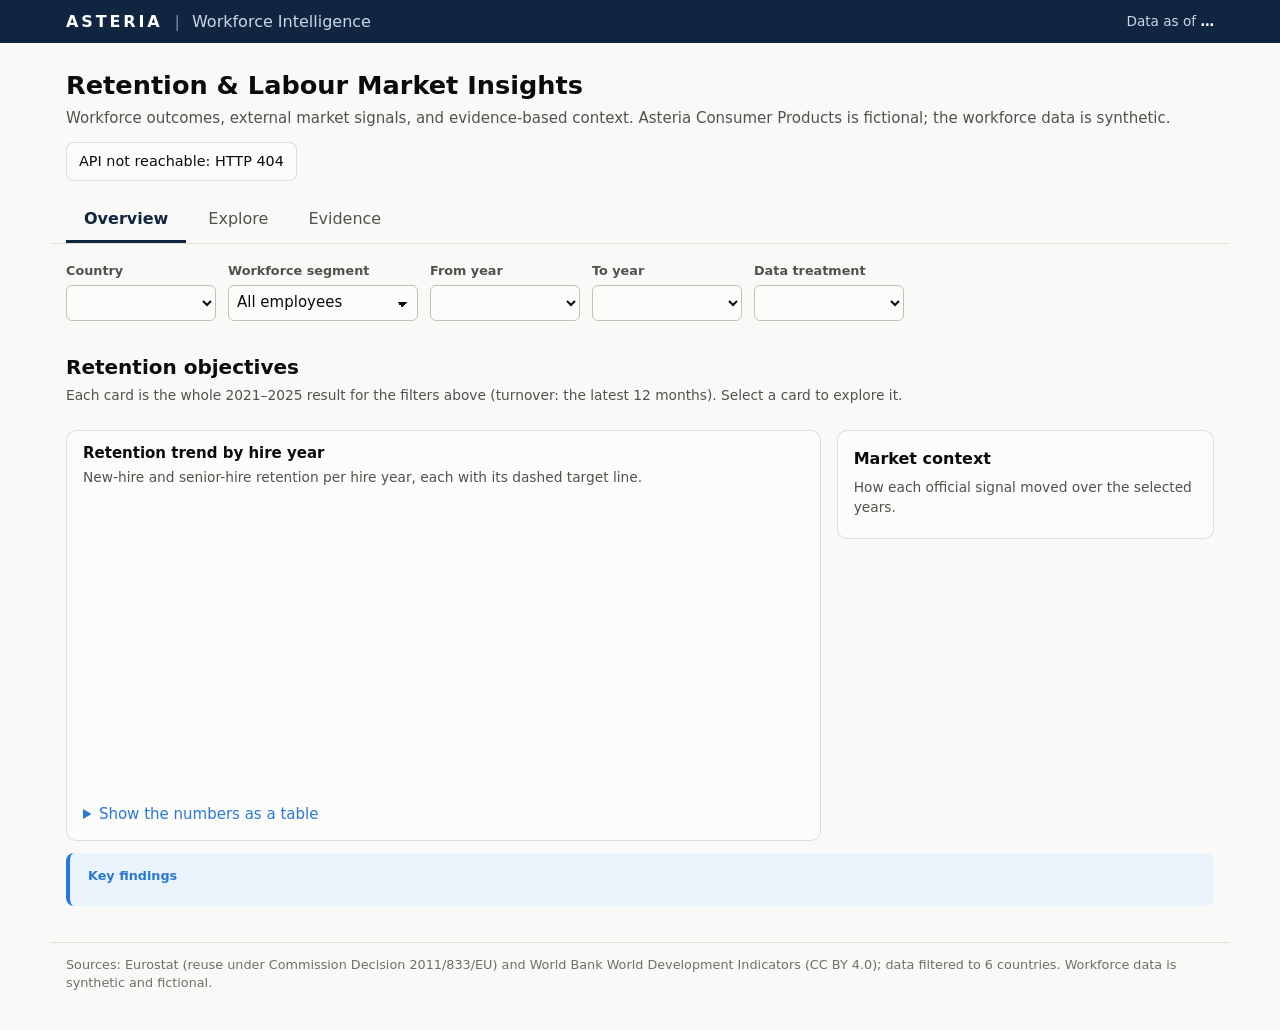
==== commit 75129687: "Product rebrand: Overview / Explore / Evidence views (D-87) ASTERIA | Workforce Intelligence product" ====
--- a/dashboard/index.html
+++ b/dashboard/index.html
@@ -3,7 +3,7 @@
 <head>
   <meta charset="utf-8">
   <meta name="viewport" content="width=device-width, initial-scale=1">
-  <title>Retention Signals</title>
+  <title>Asteria Workforce Intelligence</title>
   <meta name="description" content="Workforce retention objectives next to external labour-market signals (synthetic assessment data).">
   <link rel="stylesheet" href="style.css">
   <!-- Chart.js 4.4.7 (MIT licence), stored in the repo so the dashboard works offline. -->
@@ -13,20 +13,29 @@
 <body>
   <a class="skip-link" href="#main">Skip to content</a>
 
+  <!-- Product header (D-87). -->
+  <div class="brand-bar">
+    <div class="brand-inner">
+      <p class="brand"><span class="brand-name">ASTERIA</span><span class="brand-divider" aria-hidden="true">|</span><span class="brand-product">Workforce Intelligence</span></p>
+      <p class="brand-asof">Data as of <span id="as-of">…</span></p>
+    </div>
+  </div>
   <header class="page-header">
     <div>
-      <h1>Retention × external signals</h1>
-      <p class="subtitle">Asteria Consumer Products (fictional) · workforce data as of <span id="as-of">…</span></p>
+      <h1>Retention &amp; Labour Market Insights</h1>
+      <p class="subtitle">Workforce outcomes, external market signals, and evidence-based context. Asteria Consumer Products is fictional; the workforce data is synthetic.</p>
     </div>
     <div id="health" class="health" role="status" aria-live="polite">Checking data…</div>
   </header>
 
-  <!-- One filter row that scopes every view below it. -->
+  <nav class="main-nav" role="tablist" aria-label="Main views">
+    <button role="tab" id="nav-overview" aria-controls="view-overview" aria-selected="true">Overview</button>
+    <button role="tab" id="nav-explore" aria-controls="view-explore" aria-selected="false" tabindex="-1">Explore</button>
+    <button role="tab" id="nav-evidence" aria-controls="view-evidence" aria-selected="false" tabindex="-1">Evidence</button>
+  </nav>
+
+  <!-- One filter row that scopes every view below it (the objective is chosen inside Explore). -->
   <section class="filters" aria-label="Filters">
-    <div class="field">
-      <label for="f-objective">Objective</label>
-      <select id="f-objective"></select>
-    </div>
     <div class="field">
       <label for="f-country">Country</label>
       <select id="f-country"></select>
@@ -80,14 +89,47 @@
     <button type="button" id="segment-clear-all" class="link-button">Clear all</button>
   </div>
 
-  <nav class="tabs" role="tablist" aria-label="Dashboard views">
-    <button role="tab" id="tab-explore" aria-controls="panel-explore" aria-selected="true">Explore</button>
-    <button role="tab" id="tab-understand" aria-controls="panel-understand" aria-selected="false" tabindex="-1">Understand</button>
-    <button role="tab" id="tab-challenge" aria-controls="panel-challenge" aria-selected="false" tabindex="-1">Challenge</button>
-    <button role="tab" id="tab-trust" aria-controls="panel-trust" aria-selected="false" tabindex="-1">Trust</button>
-  </nav>
-
   <main id="main">
+    <!-- OVERVIEW: the decision view (D-87) -->
+    <section id="view-overview" role="tabpanel" aria-labelledby="nav-overview" class="view">
+      <section id="panel-overview" class="panel">
+        <div id="overview-message" class="message" hidden></div>
+        <h2 class="section-title">Retention objectives</h2>
+        <p class="help">Each card is the whole 2021–2025 result for the filters above (turnover: the latest 12 months). Select a card to explore it.</p>
+        <div id="overview-cards" class="overview-cards"></div>
+        <div class="overview-grid">
+          <figure class="chart-card">
+            <figcaption>Retention trend by hire year</figcaption>
+            <p class="help">New-hire and senior-hire retention per hire year, each with its dashed target line.</p>
+            <div class="chart-box"><canvas id="overview-trend-chart" role="img" aria-label="Retention by hire year for the two hire objectives"></canvas></div>
+            <details><summary>Show the numbers as a table</summary><div id="overview-trend-table" class="table-wrap"></div></details>
+          </figure>
+          <section class="market-card" aria-labelledby="market-title">
+            <h3 id="market-title">Market context</h3>
+            <p class="help">How each official signal moved over the selected years.</p>
+            <ul id="overview-market" class="market-list"></ul>
+          </section>
+        </div>
+        <div class="finding">
+          <p class="finding-kicker">Key findings</p>
+          <ul id="overview-findings" class="findings-list"></ul>
+        </div>
+      </section>
+    </section>
+
+    <!-- EXPLORE: detailed analysis; a switch chooses one of three sub-views -->
+    <section id="view-explore" role="tabpanel" aria-labelledby="nav-explore" class="view" hidden>
+      <div class="explore-head">
+        <div class="field">
+          <label for="f-objective">Objective</label>
+          <select id="f-objective"></select>
+        </div>
+        <nav class="tabs subnav" role="tablist" aria-label="Explore views">
+          <button role="tab" id="tab-explore" aria-controls="panel-explore" aria-selected="true">Objective detail</button>
+          <button role="tab" id="tab-understand" aria-controls="panel-understand" aria-selected="false" tabindex="-1">Market signals</button>
+          <button role="tab" id="tab-challenge" aria-controls="panel-challenge" aria-selected="false" tabindex="-1">Relationships</button>
+        </nav>
+      </div>
     <!-- EXPLORE: the selected objective for the selected slice -->
     <section id="panel-explore" role="tabpanel" aria-labelledby="tab-explore" class="panel">
       <h2 id="explore-title">Explore</h2>
@@ -126,7 +168,7 @@
 
     <!-- UNDERSTAND: objective status next to external signals -->
     <section id="panel-understand" role="tabpanel" aria-labelledby="tab-understand" class="panel" hidden>
-      <h2>Understand: objective status and external signals</h2>
+      <h2>Market signals: objective status next to the labour market</h2>
       <div id="understand-message" class="message" hidden></div>
       <div class="finding" aria-live="polite">
         <p class="finding-kicker">What this shows</p>
@@ -150,7 +192,7 @@
       </figure>
       <figure class="chart-card">
         <figcaption id="u-indicator-caption">External signal</figcaption>
-        <p class="help">The official statistic for the same years, one line per country with a fixed colour. Compare the shapes by eye; the Challenge tab tests whether they really move together.</p>
+        <p class="help">The official statistic for the same years, one line per country with a fixed colour. Compare the shapes by eye; Relationships tests whether they really move together.</p>
         <div class="chart-box"><canvas id="u-indicator-chart" role="img" aria-label="External signal chart"></canvas></div>
         <details><summary>Show the numbers as a table</summary><div id="u-indicator-table" class="table-wrap"></div></details>
       </figure>
@@ -159,14 +201,14 @@
       <ul class="notes">
         <li>Two separate charts on the same years, never one chart with two y-axes.</li>
         <li>Each signal is drawn at its own frequency. Annual GDP is one value per year (drawn as steps), never shown as new monthly or quarterly values.</li>
-        <li>This view shows values by their own period. The association tests (Challenge) use only values already published on each cohort's as-of date.</li>
+        <li>This view shows values by their own period. The association tests (Relationships) use only values already published on each cohort's as-of date.</li>
       </ul>
       </div>
     </section>
 
     <!-- CHALLENGE: relationships with n, uncertainty and caveats -->
     <section id="panel-challenge" role="tabpanel" aria-labelledby="tab-challenge" class="panel" hidden>
-      <h2>Challenge: do external signals move with retention?</h2>
+      <h2>Relationships: do external signals move with retention?</h2>
       <p id="challenge-label" class="analysis-label"></p>
       <div id="challenge-message" class="message" hidden></div>
       <div class="finding" aria-live="polite">
@@ -217,9 +259,12 @@
       </div>
     </section>
 
-    <!-- TRUST: freshness, coverage, exclusions, attribution, methodology -->
-    <section id="panel-trust" role="tabpanel" aria-labelledby="tab-trust" class="panel" hidden>
-      <h2>Trust: where the numbers come from</h2>
+    </section>
+
+    <!-- EVIDENCE: freshness, coverage, exclusions, sensitivity, attribution, methodology -->
+    <section id="view-evidence" role="tabpanel" aria-labelledby="nav-evidence" class="view" hidden>
+    <section id="panel-trust" class="panel">
+      <h2>Evidence: where the numbers come from</h2>
       <div id="trust-message" class="message" hidden></div>
       <div class="finding" aria-live="polite">
         <p class="finding-kicker">What this shows</p>
@@ -260,6 +305,7 @@
         <p>API documentation: <a href="/docs">/docs</a>.</p>
       </div>
     </section>
+    </section>
   </main>
 
   <footer class="page-footer">
--- a/dashboard/style.css
+++ b/dashboard/style.css
@@ -351,3 +351,121 @@
   .segment-button { max-width: none; width: 100%; }
   .segment-panel { width: min(300px, calc(100vw - 32px)); }
 }
+
+/* ---- D-87: product header, Overview / Explore / Evidence ---------------------------------- */
+
+:root { --brand: #0f2540; --brand-2: #c9d6e6; }
+
+.brand-bar { background: var(--brand); color: #fff; }
+.brand-inner {
+  max-width: 1180px;
+  margin: 0 auto;
+  padding: 10px 16px;
+  display: flex;
+  flex-wrap: wrap;
+  justify-content: space-between;
+  align-items: center;
+  gap: 8px 16px;
+}
+.brand { margin: 0; display: flex; align-items: center; gap: 12px; font-size: 1rem; }
+.brand-name { font-weight: 800; letter-spacing: 0.18em; }
+.brand-divider { color: var(--brand-2); opacity: 0.6; }
+.brand-product { font-weight: 500; color: var(--brand-2); }
+.brand-asof { margin: 0; font-size: 0.85rem; color: var(--brand-2); }
+.brand-asof span { color: #fff; font-weight: 600; }
+
+.page-header { padding-top: 24px; }
+.page-header h1 { font-size: 1.6rem; }
+
+.main-nav {
+  max-width: 1180px;
+  margin: 16px auto 0;
+  padding: 0 16px;
+  display: flex;
+  gap: 4px;
+  border-bottom: 1px solid var(--grid);
+}
+.main-nav button {
+  font: inherit;
+  font-size: 1rem;
+  background: none;
+  border: none;
+  border-bottom: 3px solid transparent;
+  padding: 10px 18px;
+  color: var(--text-2);
+  cursor: pointer;
+  min-height: 44px;
+}
+.main-nav button:hover { color: var(--text); }
+.main-nav button[aria-selected="true"] { color: var(--brand); border-bottom-color: var(--brand); font-weight: 700; }
+
+.filters { padding-top: 18px; }
+
+.section-title { margin-top: 12px; }
+
+/* Overview cards: large number, small status, short explanation. */
+.overview-cards {
+  display: grid;
+  grid-template-columns: repeat(auto-fit, minmax(250px, 1fr));
+  gap: 16px;
+  margin-top: 8px;
+}
+.overview-card {
+  font: inherit;
+  text-align: left;
+  display: flex;
+  flex-direction: column;
+  align-items: flex-start;
+  gap: 8px;
+  padding: 18px 20px;
+  background: var(--surface);
+  color: var(--text);
+  border: 1px solid var(--border);
+  border-top: 4px solid var(--brand);
+  border-radius: 10px;
+  cursor: pointer;
+}
+.overview-card:hover { border-color: var(--accent); border-top-color: var(--accent); }
+.card-title { color: var(--text-2); font-size: 0.9rem; font-weight: 600; }
+.card-value { font-size: 2.4rem; font-weight: 700; line-height: 1.1; }
+.card-detail { color: var(--text-2); font-size: 0.85rem; }
+.card-link { color: var(--accent); font-size: 0.85rem; margin-top: 4px; }
+
+.overview-grid {
+  display: grid;
+  grid-template-columns: minmax(0, 2fr) minmax(0, 1fr);
+  gap: 16px;
+  align-items: start;
+}
+.market-card {
+  margin-top: 16px;
+  padding: 12px 16px;
+  background: var(--surface);
+  border: 1px solid var(--border);
+  border-radius: 10px;
+}
+.market-card h3 { margin-top: 4px; color: var(--text); }
+.market-list { list-style: none; margin: 0; padding: 0; }
+.market-list li { padding: 10px 0; border-top: 1px solid var(--grid); }
+.market-list li:first-child { border-top: none; }
+.market-list strong { display: block; font-size: 0.9rem; }
+.market-text { display: block; color: var(--text-2); font-size: 0.86rem; margin-top: 2px; }
+
+.findings-list { margin: 6px 0 0; padding-left: 20px; }
+.findings-list li { margin: 6px 0; line-height: 1.45; }
+
+/* Explore: objective + the three sub-views. */
+.explore-head { display: flex; flex-wrap: wrap; align-items: flex-end; gap: 12px 24px; margin: 8px 0 4px; }
+.explore-head .field { min-width: 260px; }
+.subnav { flex: 1; border-bottom: none; padding: 0; margin: 0; }
+.subnav button { border: 1px solid var(--border); border-radius: 999px; padding: 6px 16px; min-height: 36px; margin-right: 6px; }
+.subnav button[aria-selected="true"] { background: var(--accent); color: #fff; border-color: var(--accent); }
+
+@media (max-width: 800px) {
+  .overview-grid { grid-template-columns: 1fr; }
+}
+@media (max-width: 600px) {
+  .card-value { font-size: 2rem; }
+  .main-nav button { padding: 10px 12px; }
+  .explore-head .field { min-width: 0; width: 100%; }
+}
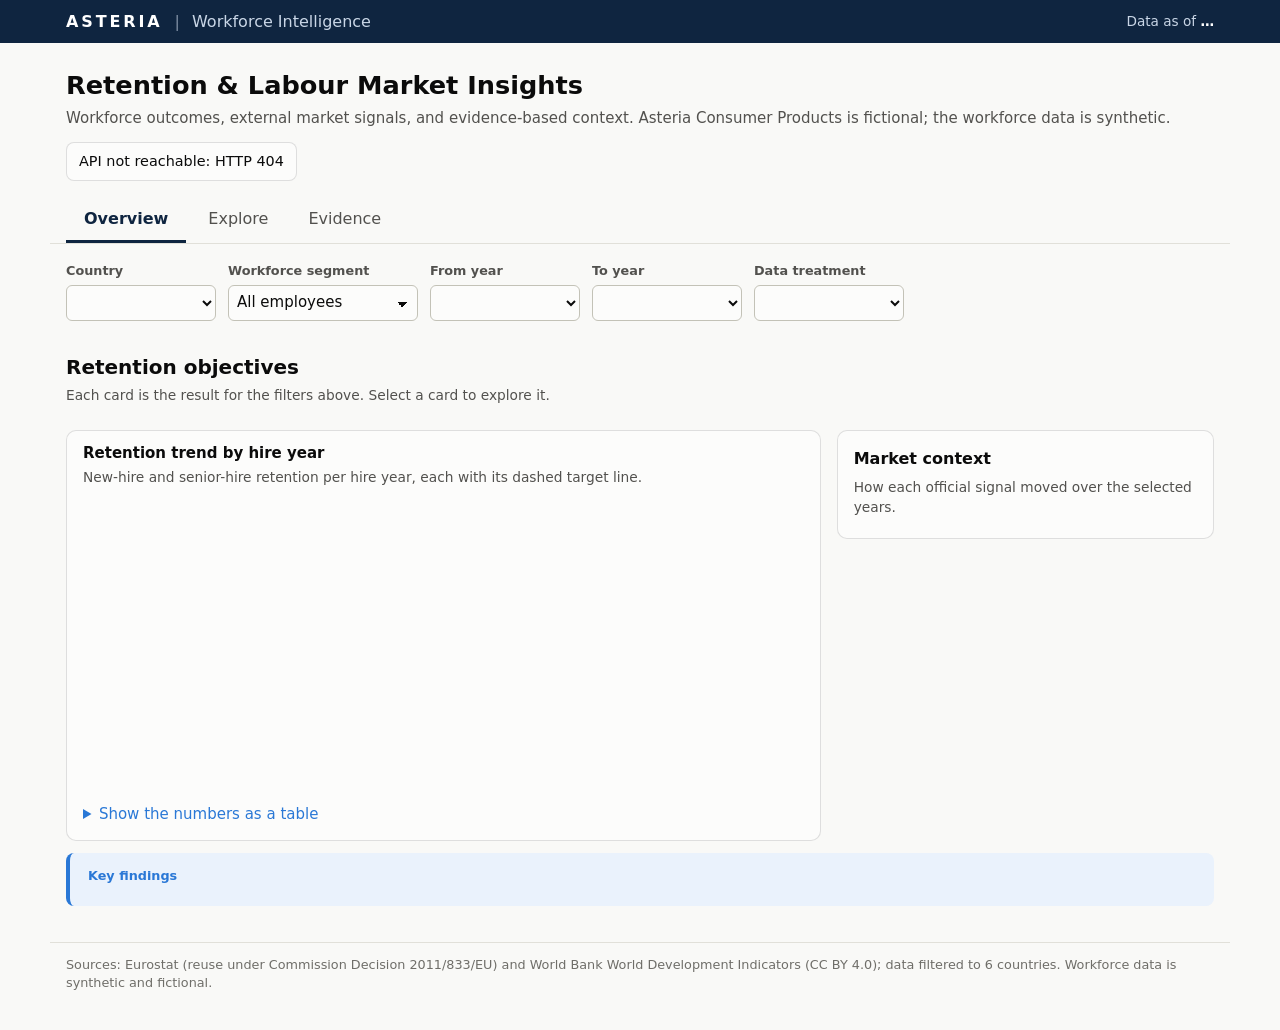
==== commit bd6aea2f: "Step 9: headline follows years, filter scope, findings (D-90..D-92) - D-90: the whole-period row is " ====
--- a/dashboard/index.html
+++ b/dashboard/index.html
@@ -89,13 +89,16 @@
     <button type="button" id="segment-clear-all" class="link-button">Clear all</button>
   </div>
 
+  <!-- Why some filters are disabled on this view (D-91). -->
+  <p id="filter-scope-note" class="scope-note" role="note" hidden></p>
+
   <main id="main">
     <!-- OVERVIEW: the decision view (D-87) -->
     <section id="view-overview" role="tabpanel" aria-labelledby="nav-overview" class="view">
       <section id="panel-overview" class="panel">
         <div id="overview-message" class="message" hidden></div>
         <h2 class="section-title">Retention objectives</h2>
-        <p class="help">Each card is the whole 2021–2025 result for the filters above (turnover: the latest 12 months). Select a card to explore it.</p>
+        <p id="overview-help" class="help">Each card is the result for the filters above. Select a card to explore it.</p>
         <div id="overview-cards" class="overview-cards"></div>
         <div class="overview-grid">
           <figure class="chart-card">
@@ -140,12 +143,20 @@
           <p class="finding-kicker">What this shows</p>
           <p id="explore-finding" class="finding-text"></p>
           <p id="explore-meaning" class="finding-meaning"></p>
+          <p id="explore-next" class="finding-meaning"></p>
         </div>
         <div id="explore-tiles" class="tiles"></div>
         <div class="table-band">
           <h3>Status by year</h3>
-          <p class="help">Each row is one year. The verdict comes from the 95% interval: <em>met</em> or <em>not met</em> only when the whole interval is on one side of the target, otherwise <em>inconclusive</em>. "Not yet measurable" hires joined too recently to finish their window.</p>
+          <p class="help">Each row is one year. The verdict comes from the 95% interval: <em>met</em> or <em>not met</em> only when the whole interval is on one side of the target, otherwise <em>inconclusive</em>.<span id="years-help-hires"> "Not yet measurable" hires joined too recently to finish their window.</span></p>
           <div id="explore-years" class="table-wrap"></div>
+        </div>
+        <!-- Segment stability (D-92): does the verdict hold for each group? -->
+        <div class="table-band" id="segments-card">
+          <h3>Does the verdict hold across segments?</h3>
+          <p class="help">The same objective for each employment type, career level and business unit, with the same country, years and data treatment. Descriptive only: with many groups, one group that differs can be chance, and small groups have wide intervals.</p>
+          <p id="segments-finding" class="segments-finding"></p>
+          <div id="explore-segments" class="table-wrap"></div>
         </div>
         <figure class="chart-card">
           <figcaption id="trend-caption">Trend</figcaption>
@@ -176,7 +187,7 @@
         <p id="understand-meaning" class="finding-meaning"></p>
       </div>
       <h3>All three objectives for <span id="understand-country"></span></h3>
-      <p class="help">The whole 2021–2025 result for each objective (turnover: the latest 12 months), with its verdict.</p>
+      <p id="understand-help" class="help">The result for each objective, with its verdict.</p>
       <div id="understand-tiles" class="tiles"></div>
       <div class="section-controls">
         <div class="field">
@@ -286,6 +297,12 @@
       <p id="trust-principle" class="principle"></p>
       <h3>Sensitivity: does the data treatment change the verdict?</h3>
       <p class="help">The same objective recomputed with the uncertain records treated differently. If the verdict does not change, the conclusion does not depend on those records.</p>
+      <div class="section-controls">
+        <div class="field">
+          <label for="e-objective">Objective</label>
+          <select id="e-objective"></select>
+        </div>
+      </div>
       <p id="trust-sensitivity-summary"></p>
       <div class="table-band">
         <div id="trust-sensitivity" class="table-wrap"></div>
@@ -298,7 +315,7 @@
       <div class="methodology">
         <p><strong>New-hire and senior retention:</strong> share of hires still employed 6 (or 12) calendar months after hire; any exit on or before that date counts as not retained. Hires whose window ends after 2025-12-31 are not yet measurable and are counted separately. Senior = Senior Leader.</p>
         <p><strong>Regretted turnover:</strong> confirmed regretted exits in the trailing 12 months divided by the average of 13 month-end headcounts.</p>
-        <p><strong>Uncertainty:</strong> 95% Wilson intervals. A status is <em>met</em> or <em>not met</em> only when the whole interval is on one side of the target, otherwise <em>inconclusive</em>. Verdicts are given per year and for 2021–2025; quarters and months are trends.</p>
+        <p><strong>Uncertainty:</strong> 95% Wilson intervals. A status is <em>met</em> or <em>not met</em> only when the whole interval is on one side of the target, otherwise <em>inconclusive</em>. Verdicts are given per year and for the selected years together; quarters and months are trends.</p>
         <p><strong>Unverified exits</strong> are quarantined from the primary analysis because their termination classification is incomplete; a sensitivity analysis assesses the impact of treating them as valid exits.</p>
         <p><strong>External signals:</strong> joined as of the start of each cohort period using conservative fixed publication lags (monthly +2, quarterly +3, annual +7 months). These are approximations based on observed availability, not exact release dates, and today's APIs return revised values.</p>
         <p><strong>Association:</strong> Spearman rank correlation within each country (formal, Holm-corrected, 4 tests per objective); pooled and time-adjusted views are descriptive. Bootstrap intervals are exploratory because rows are not independent.</p>
--- a/dashboard/style.css
+++ b/dashboard/style.css
@@ -469,3 +469,14 @@
   .main-nav button { padding: 10px 12px; }
   .explore-head .field { min-width: 0; width: 100%; }
 }
+
+/* Why some filters are disabled on this view (D-91). */
+.scope-note {
+  max-width: 1180px;
+  margin: 0 auto;
+  padding: 0 16px 10px;
+  color: var(--text-2);
+  font-size: 0.86rem;
+}
+.filters select:disabled { opacity: 0.55; cursor: not-allowed; }
+.segments-finding { margin: 0 0 8px; font-weight: 600; }
